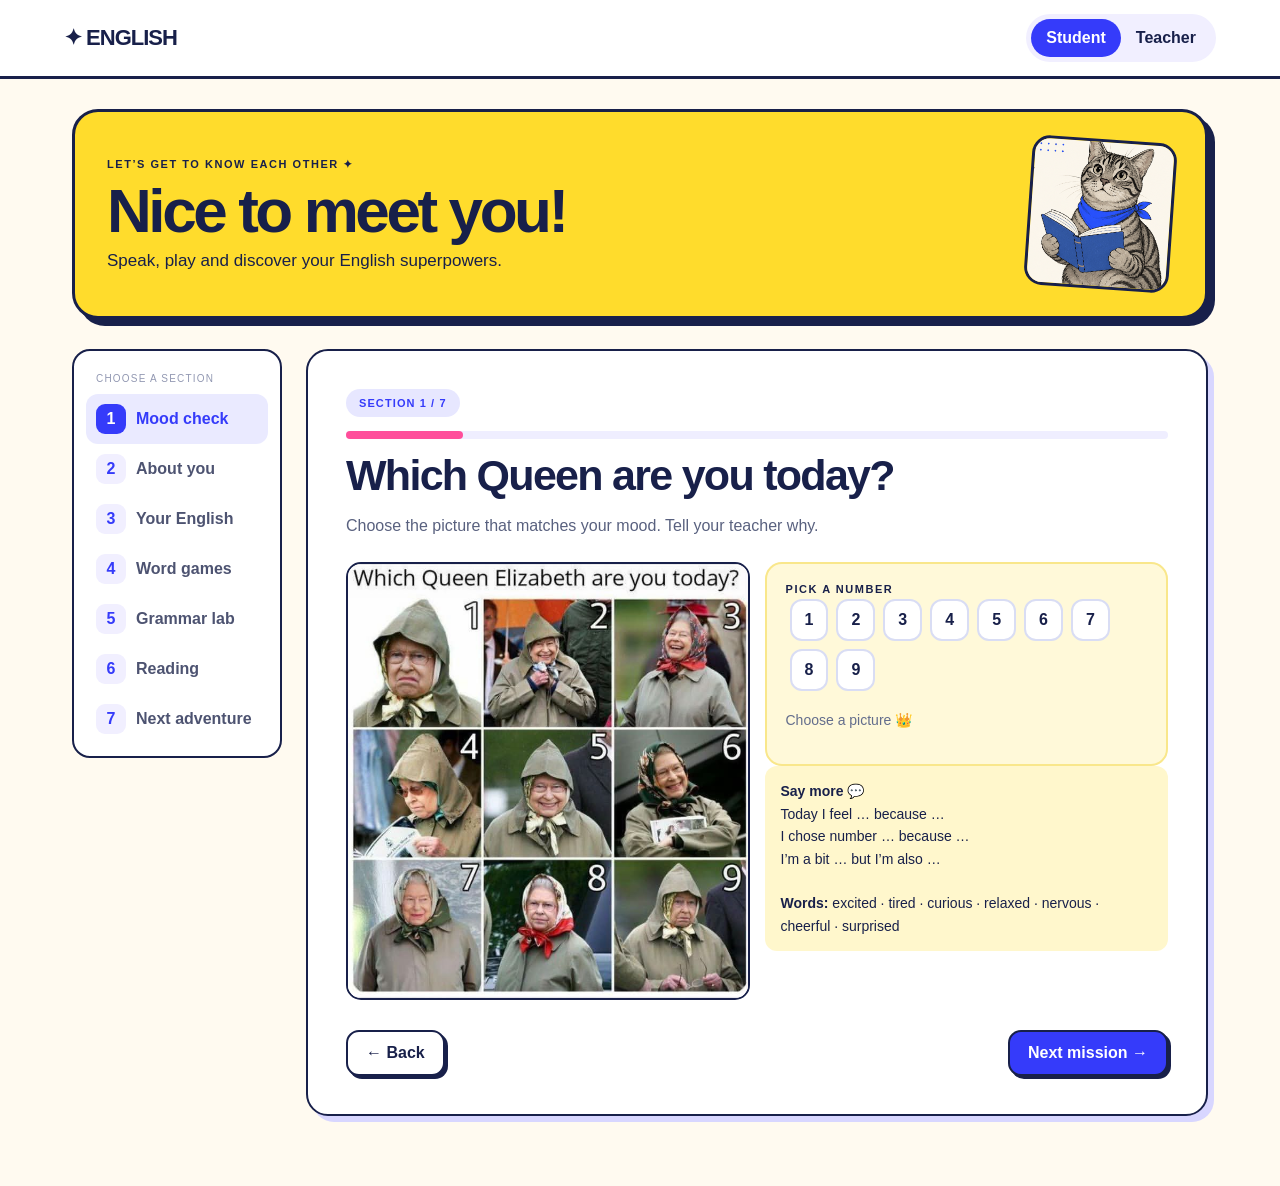
==== intro.html @ 1e0f1cc3 "Build English World 4 Unit 4 with interactive lessons, games and verified audio" ====
<!doctype html><html lang="en"><head><meta charset="utf-8"><meta name="viewport" content="width=device-width,initial-scale=1"><title>English</title><style>
:root{--blue:#353bfa;--pink:#ff4e9a;--yellow:#ffdc2c;--ink:#18204a;--cream:#fffaf0}*{box-sizing:border-box}body{margin:0;background:var(--cream);color:var(--ink);font-family:Arial,sans-serif}button,textarea{font:inherit}button{cursor:pointer}button:focus-visible{outline:4px solid #fd9b21;outline-offset:2px}.head{background:white;border-bottom:3px solid var(--ink);display:flex;justify-content:space-between;align-items:center;padding:14px 5%;gap:15px}.logo{font-size:22px;font-weight:900;letter-spacing:-1px}.logo i{font-style:normal;color:var(--blue)}.mode{background:#f1efff;padding:5px;border-radius:30px;display:flex}.mode button{border:0;background:transparent;padding:10px 15px;border-radius:25px;font-weight:800;color:var(--ink)}.mode button.active{background:var(--blue);color:white}.wrap{max-width:1180px;margin:auto;padding:30px 22px 70px}.hero{background:var(--yellow);border:3px solid var(--ink);border-radius:26px;box-shadow:7px 7px 0 var(--ink);display:flex;align-items:center;justify-content:space-between;padding:27px 32px;overflow:hidden;min-height:195px}.hero h1{font-size:clamp(34px,5vw,62px);line-height:1;margin:9px 0;letter-spacing:-.055em}.hero p{margin:0;font-size:17px}.eyebrow{font-size:11px;font-weight:900;text-transform:uppercase;letter-spacing:.14em}.hero img{width:145px;height:150px;object-fit:cover;object-position:center 19%;border-radius:18px;border:3px solid var(--ink);transform:rotate(4deg)}.layout{display:grid;grid-template-columns:210px 1fr;gap:24px;margin-top:30px;align-items:start}.nav{position:sticky;top:16px;background:white;border:2px solid var(--ink);border-radius:18px;padding:12px}.nav button{width:100%;display:flex;text-align:left;gap:10px;align-items:center;border:0;background:transparent;padding:10px;border-radius:12px;font-weight:800;color:#4d5371}.nav button .num{display:grid;place-items:center;width:30px;height:30px;background:#f1efff;border-radius:9px;color:var(--blue);flex:none}.nav button.active{background:#eaeaff;color:var(--blue)}.nav button.active .num{background:var(--blue);color:white}.panel{min-width:0;background:white;border:2px solid var(--ink);border-radius:22px;padding:clamp(20px,3.5vw,38px);box-shadow:6px 6px 0 #d8d6ff}.chip{display:inline-block;padding:8px 13px;background:#e7e7ff;border-radius:20px;color:var(--blue);font-size:11px;font-weight:900;letter-spacing:.1em}.panel h2{font-size:clamp(29px,4vw,43px);line-height:1.05;letter-spacing:-.04em;margin:14px 0}.intro{color:#59617f;font-size:16px;line-height:1.55;margin-bottom:23px}.grid{display:grid;grid-template-columns:repeat(2,minmax(0,1fr));gap:15px}.card{background:#f7f6ff;border:2px solid #e9e7ff;border-radius:17px;padding:19px;margin:13px 0}.grid .card{margin:0}.card.yellow{background:#fff9d9;border-color:#f9e78b}.card.pink{background:#fff0f6;border-color:#ffd4e6}.card.blue{background:#eef5ff;border-color:#c9dcff}.card h3{font-size:19px;margin:7px 0 12px}.card p{line-height:1.6}.small{color:#636d8c;font-size:14px;line-height:1.55}.prompt{font-size:18px;font-weight:800;line-height:1.4}.pill{border:2px solid #d9ddf4;background:white;border-radius:12px;padding:10px 13px;margin:4px;color:var(--ink);font-weight:700}.pill:hover,.pill.selected{border-color:var(--blue);background:#e9e9ff}.pill.correct,.pill.matched{background:#dcf7dc;border-color:#61b878}.pill.wrong{background:#ffebeb;border-color:#e77777}.feedback{min-height:20px;color:#365a49;font-weight:700;font-size:14px}.queen{width:100%;max-width:450px;display:block;border:2px solid var(--ink);border-radius:15px}.teacher{background:#e6f7ec;border:2px solid #a6dbb6;padding:18px;border-radius:16px;margin:18px 0}.teacher h4{margin:0;color:#228052;font-size:12px;letter-spacing:.1em}.teacher blockquote{margin:12px 0;background:white;border-left:4px solid #45b775;padding:13px;line-height:1.5}.teacher p{font-size:14px;line-height:1.6}.actions{display:flex;justify-content:space-between;gap:10px;margin-top:30px}.btn{border:2px solid var(--ink);border-radius:13px;padding:12px 18px;background:var(--blue);color:white;font-weight:900;box-shadow:3px 3px 0 var(--ink)}.btn.secondary{background:white;color:var(--ink)}.wordgrid{display:grid;grid-template-columns:1fr 1fr;gap:12px}.wordgrid>div{background:#f7f6ff;border-radius:14px;padding:10px}.wordgrid button{display:block;width:100%;text-align:left;margin:7px 0}.story{font-size:17px;line-height:1.75}.support{background:#fff7cc;padding:14px 16px;border-radius:12px;font-size:14px;line-height:1.6}.navtitle{font-size:10px;letter-spacing:.12em;color:#9298b2;padding:10px}.progress{height:8px;background:#efeeff;border-radius:8px;margin:14px 0}.progress span{display:block;height:100%;background:var(--pink);border-radius:8px}textarea{width:100%;border:2px solid #dddff0;border-radius:10px;padding:12px;resize:vertical}.reveal{background:#fff;border:0;color:var(--blue);font-weight:800;text-decoration:underline;padding:0}.hidden{display:none}.question{font-weight:800;line-height:1.4}.match-status{min-height:25px}.quote{font-size:14px;color:#626c8a}.picture{font-size:38px;display:flex;align-items:center;justify-content:center;width:72px;height:72px;border:2px solid var(--ink);border-radius:19px;margin-bottom:12px;background:#ffdc2c}.card:nth-child(2n) .picture{background:#ffcbe1}.card:nth-child(3n) .picture{background:#c8e5ff}.test-card{border:2px solid #e5e5fb;border-radius:16px;padding:16px;margin:14px 0}.test-card strong{display:block;font-size:17px;line-height:1.4}.typing{max-width:310px;padding:11px;border:2px solid #ced3ef;border-radius:10px}.order-zone{min-height:48px;background:white;border:2px dashed #c5c8ef;border-radius:12px;padding:6px;margin:10px 0}.answertext{font-size:15px;line-height:1.55;color:#545d7b}.visual-strip{display:flex;gap:10px;flex-wrap:wrap;margin:10px 0 22px}.visual-strip span{background:#eef5ff;border:2px solid #d7e5ff;padding:11px;border-radius:14px;font-size:23px}.subhead{font-size:24px;margin:30px 0 7px}.smallbtn{padding:9px 14px}.selected[aria-pressed="true"]{box-shadow:inset 0 0 0 2px var(--blue)}@media(max-width:760px){.head{padding:12px 15px}.logo{font-size:18px}.mode button{padding:8px}.wrap{padding:19px 15px 50px}.hero{min-height:150px;padding:20px}.hero img{width:85px;height:100px}.hero h1{font-size:35px}.hero p{font-size:14px}.layout{display:block}.nav{position:static;display:flex;overflow:auto;margin-bottom:18px;padding:8px;gap:4px}.navtitle{display:none}.nav button{min-width:140px}.grid{grid-template-columns:1fr}.panel{padding:20px}.wordgrid{gap:6px}.wordgrid button{font-size:13px}.queen{max-width:100%}}
</style></head><body><header class="head"><div class="logo">✦ ENGLISH</div><div class="mode"><button id="student" class="active" onclick="setMode(false)">Student</button><button id="teacher" onclick="setMode(true)">Teacher</button></div></header><main class="wrap"><div class="hero"><div><div class="eyebrow">Let’s get to know each other ✦</div><h1>Nice to meet you!</h1><p>Speak, play and discover your English superpowers.</p></div><img src="keks.png" alt="Keks the tabby cat reading a book"></div><div class="layout"><aside class="nav"><div class="navtitle">CHOOSE A SECTION</div><div id="nav"></div></aside><section class="panel"><div id="content"></div><div class="actions"><button class="btn secondary" onclick="go(-1)">← Back</button><button class="btn" onclick="go(1)">Next mission →</button></div></section></div></main><script>
const choice=(question,options,answer,explain)=>`<div class="card"><p class="question">${question}</p><div class="quiz" data-answer="${answer}" data-explain="${explain}">${options.map(o=>`<button class="pill" data-v="${o}">${o}</button>`).join('')}<p class="feedback" aria-live="polite"></p></div></div>`;
const sections=[
{nav:'Mood check',title:'Which Queen are you today?',intro:'Choose the picture that matches your mood. Tell your teacher why.',body:`<div class="grid"><div><img class="queen" src="queen.jpeg" alt="Nine numbered pictures of Queen Elizabeth II showing different moods"></div><div><div class="card yellow"><div class="eyebrow">Pick a number</div><div id="moods">${Array.from({length:9},(_,i)=>`<button class="pill" onclick="mood(this,${i+1})">${i+1}</button>`).join('')}</div><p id="moodlabel" class="small">Choose a picture 👑</p></div><div class="support"><b>Say more 💬</b><br>Today I feel … because …<br>I chose number … because …<br>I’m a bit … but I’m also …<br><br><b>Words:</b> excited · tired · curious · relaxed · nervous · cheerful · surprised</div></div></div>`,guide:`<blockquote>“Hello! It’s lovely to meet you. Which Queen are you today? Why did you choose that picture?”</blockquote><p>Model an answer first. Ask: “What happened today?” or “What makes you feel like that?” Notice confidence and spontaneous vocabulary.</p>`},
{nav:'About you',title:'Let’s get to know you',intro:'Pick a card, choose a question and tell your teacher about you. Ask a question back!',body:`<div class="visual-strip" aria-hidden="true"><span>🎮</span><span>⚽</span><span>🎨</span><span>🎵</span><span>📚</span><span>🌍</span></div><div class="grid">${[['👋','Meet you','What do you like to be called? How would your friends describe you?','You can say: My name is … / Please call me … / I’m …, … and … / My friends say I’m …','curious · friendly · creative · active · funny · calm'],['🎮','Your free time','What do you like doing after school? What do you do at weekends?','I’m really into … / I usually … / I started … when I was … / I enjoy it because …','playing games · doing sport · drawing · reading · making videos · music'],['⭐','Favourites','What is your favourite game, book, film or place? Why?','My favourite … is … / I like it because … / My favourite character is … / I recommend it because …','exciting · funny · relaxing · challenging · interesting'],['🏫','School life','What subjects do you enjoy? What are you good at?','I enjoy … because … / I’m good at … / I find … easy / difficult.','science · history · art · maths · languages · PE'],['👥','Friends & family','What do you enjoy doing with your friends or family?','We usually … together. / At weekends we … / I like … because …','play · chat · travel · cook · watch films · go for a walk'],['🌍','Dreams & plans','What would you like to try or learn? Where would you like to go?','I’d like to … / I want to … because … / One day I hope to …','travel · learn a skill · visit a place · make a game · try a new sport']].map(([emoji,title,q,a,w],i)=>`<div class="card ${i%2?'pink':'blue'}"><div class="picture" aria-hidden="true">${emoji}</div><div class="eyebrow">PICK A TOPIC</div><h3>${title}</h3><p class="prompt">${q}</p><details open><summary class="reveal">💬 Speaking help</summary><p class="support">${a}<br><br><b>Word bank:</b> ${w}<br><br><b>Ask back:</b> What about you? / What do you enjoy? / Why?</p></details></div>`).join('')}</div><div class="card yellow"><b>Level up!</b> Can you give an example? When did you start? Why do you like it? What about your teacher?</div>`,guide:`<blockquote>“Choose a picture or a topic. Tell me a little about yourself. Can you give me an example? What about me — would you like to ask a question?”</blockquote><p>Pick 2–3 cards rather than rushing through all six. Let the learner try independently before pointing to the sentence starters. Notice fluency, vocabulary, pronunciation and question formation.</p>`},
{nav:'Your English',title:'Your English: the fun quiz!',intro:'Choose an answer for each question. There are no wrong answers — tell your teacher why!',body:`<div class="card yellow"><div class="picture">🧭</div><b>How to play:</b> Tap one answer per question. Explain your choice. You can choose a different answer later!</div>${[['🎬','1. English becomes a superpower! What do you use it for?',['Understanding videos','Talking to people','Playing games','Travelling anywhere'], 'I’d choose … because … / I want to …'],['🎮','2. Your ideal lesson begins. What happens first?',['A game or a challenge','A funny conversation','A story or a video','A puzzle to solve'], 'I enjoy … because … / My ideal lesson starts with …'],['🕵️','3. You find a mysterious English word. What do you do?',['Guess from the context','Ask a question','Look it up','Try it in a sentence'], 'I usually … / I think … is helpful because …'],['🚀','4. Choose your English mission for the next year.',['Speak more confidently','Get an excellent grade (5) in English','Keep up in English lessons','Understand videos','Learn useful words'], 'I want to … / I want to get a 5 in English. / I want to keep up in class because …'],['🧩','5. A task feels difficult. What helps you most?',['An example','A little thinking time','A clue or a picture','Working it out together'], 'It helps when … / I’d like my teacher to …'],['🎭','6. What would you add to your dream lesson?',['Games and quizzes','Projects and videos','Stories and role-play','A surprise topic'], 'I’d add … because … / I’d also like …']].map(([icon,q,opts,help])=>`<div class="test-card"><strong>${icon} ${q}</strong><div class="personal-quiz">${opts.map(o=>`<button class="pill personal-option" aria-pressed="false">${o}</button>`).join('')}</div><p class="support">💬 ${help}</p></div>`).join('')}<div class="card blue"><h3>One more thing…</h3><p class="prompt">What English lessons have you had before? What did you like? What would you change?</p><p class="support">Before, I … / I liked … because … / I found … difficult. / Next time, I’d like …</p></div>`,guide:`<blockquote>“Let’s find out how you like learning! Choose the answer that sounds most like you. There are no wrong answers. Why did you choose that?”</blockquote><p>Each question is a conversation starter, not a scored personality test. Ask about previous lessons, English goals and what support the learner likes. Accept answers beyond the choices.</p>`},
{nav:'Word games',title:'Vocabulary challenge',intro:'Explore different topics. Choose the best answer, match the pairs and use the words to talk about yourself.',body:`<div class="visual-strip" aria-hidden="true"><span>🏫</span><span>😄</span><span>🚀</span><span>🗺️</span><span>🤝</span><span>🎨</span></div><div class="eyebrow">⚡ GAME 1 · CHOOSE THE MEANING</div><p class="small">Try without help. You can try again if you need to.</p>${[
['1. What does “curious” mean?',['любознательный','усталый','сердитый'],'любознательный','Curious means wanting to learn or know more.'],
['2. What is an “opportunity”?',['возможность','расписание','путешествие'],'возможность','An opportunity is a chance to do something.'],
['3. What does “achieve” mean?',['достигать','забывать','спорить'],'достигать','Achieve means succeed in doing something.'],
['4. Choose the word for «улучшать».',['improve','invite','imagine'],'improve','Improve means make something better.'],
['5. Choose the word for «уверенный».',['confident','careful','nervous'],'confident','Confident means sure of yourself.'],
['6. “I get on well with my classmates.”',['Я хорошо лажу с одноклассниками','Я опаздываю в школу','Я соревнуюсь с одноклассниками'],'Я хорошо лажу с одноклассниками','It means having a good relationship.'],
['7. A “challenge” is …',['сложная задача','праздник','обычный день'],'сложная задача','A challenge is something difficult that tests your ability.'],
['8. To “explore” is to …',['исследовать','объяснять','приглашать'],'исследовать','Explore means discover or learn about a place or subject.'],
['9. “I’m looking forward to the trip.”',['Я с нетерпением жду поездки','Я опаздываю в поездку','Я забыл о поездке'],'Я с нетерпением жду поездки','Look forward to means wait for something with pleasure.'],
['10. “Instead of” means …',['вместо','несмотря на','вместе с'],'вместо','Instead of introduces an alternative.'],
['11. A “journey” is …',['путешествие','победа','приглашение'],'путешествие','A journey is travelling from one place to another.'],
['12. “Borrow” means …',['взять взаймы','дать взаймы','купить'],'взять взаймы','You borrow something from another person.'],
['13. “Ancient” means …',['древний','современный','будущий'],'древний','Ancient means from a very long time ago.'],
['14. A “clue” helps you …',['solve a mystery','make a sandwich','catch a bus'],'solve a mystery','A clue is a piece of information that helps solve a problem.'],
['15. “Crowded” describes a place with …',['a lot of people','no people','lots of trees'],'a lot of people','Crowded means full of people.'],
['16. “Proud” means …',['гордый','грустный','испуганный'],'гордый','Proud means pleased about an achievement.'],
['17. Choose the best word: “I want to ___ a new skill.”',['learn','teach','forget'],'learn','You learn a skill; you teach someone a skill.'],
['18. “I can’t wait!” means …',['I’m very excited!','I’m very tired.','I don’t like it.'],'I’m very excited!','It can mean you are excited about something coming soon.']].map(q=>choice(...q)).join('')}
<div class="card blue"><div class="eyebrow">⚡ GAME 2 · TRUE OR FALSE</div><h3>Верно или неверно?</h3><p class="small">Read an English word and its Russian translation. Decide if the translation is correct. Ten quick rounds!</p><div id="tfGame" class="quick-game"></div></div><div class="card pink"><div class="eyebrow">🎯 GAME 3 · PICK THE TRANSLATION</div><h3>Выбери перевод</h3><p class="small">Choose the correct Russian meaning. Ten words, one at a time!</p><div id="pickGame" class="quick-game"></div></div><div class="card yellow"><div class="eyebrow">🧩 GAME 4 · MATCH THE PAIRS</div><p class="small">Tap an English word, then tap its Russian meaning.</p><div class="wordgrid"><div>${[['challenge','challenge'],['improve','improve'],['explore','explore'],['confident','confident'],['borrow','borrow'],['curious','curious']].map(([t,id])=>`<button class="pill match" data-side="en" data-id="${id}">${t}</button>`).join('')}</div><div>${[['любознательный','curious'],['исследовать','explore'],['уверенный','confident'],['взять взаймы','borrow'],['улучшать','improve'],['сложная задача','challenge']].map(([t,id])=>`<button class="pill match" data-side="ru" data-id="${id}">${t}</button>`).join('')}</div></div><p id="matchStatus" class="feedback match-status" aria-live="polite">0 / 6 pairs</p><button class="reveal" onclick="resetMatch()">Play again ↻</button></div><div class="card pink"><h3>🎤 Make the words yours</h3><p>What skill would you like to improve? Tell me about a challenge or a place you want to explore.</p><p class="support">I’d like to improve … because … / One challenge was … / I’d like to explore … / I’m curious about …</p></div>`,guide:`<blockquote>“Choose the best meaning. What helped you work it out? Can you use the word in a sentence? Now match the pairs.”</blockquote><p><b>Keys:</b> 1 любознательный; 2 возможность; 3 достигать; 4 improve; 5 confident; 6 хорошо лажу; 7 сложная задача; 8 исследовать; 9 с нетерпением жду; 10 вместо; 11 путешествие; 12 взять взаймы; 13 древний; 14 solve a mystery; 15 a lot of people; 16 гордый; 17 learn; 18 I’m very excited. Matching: challenge — сложная задача; improve — улучшать; explore — исследовать; confident — уверенный; borrow — взять взаймы; curious — любознательный.</p><p>Use this as an item bank: select about 8–10 items in a 60-minute lesson and return to the rest later. Record recognition and active use separately.</p>`},
{nav:'Grammar lab',title:'Grammar lab: 3 challenges',intro:'Three different games, seven questions each. Choose, complete and build sentences!',body:`<div class="card yellow"><div class="eyebrow">🧠 CHALLENGE 1 · CHOOSE</div><p class="small">Choose the best answer.</p></div>${[
['1. My brother usually ___ to school by bus.',['goes','is going','went'],'goes','A routine: Present Simple.'],
['2. Look! The dog ___ in the garden.',['runs','is running','ran'],'is running','Happening now: Present Continuous.'],
['3. We ___ a museum last Saturday.',['visit','visited','are visiting'],'visited','A finished past event: Past Simple.'],
['4. At 7 p.m. yesterday, I ___ a book.',['read','was reading','will read'],'was reading','An action in progress at a past time: Past Continuous.'],
['5. I think it ___ sunny tomorrow.',['will be','was','is being yesterday'],'will be','A future prediction: Future Simple.'],
['6. She ___ play football on Mondays.',['doesn’t','isn’t','didn’t usually'],'doesn’t','Present Simple negative with she.'],
['7. ___ you watching a film right now?',['Are','Do','Did'],'Are','Present Continuous question: Are you …?']].map(q=>choice(...q)).join('')}
<div class="card blue"><div class="eyebrow">✍️ CHALLENGE 2 · COMPLETE</div><p class="small">Type the correct form of the verb in brackets. Check each answer.</p></div>${[
['1. He often ___ English videos. (watch)','watches'],['2. Listen! They ___ a song. (sing)','are singing'],['3. Yesterday we ___ pizza. (eat)','ate'],['4. At 5 p.m. yesterday, she ___ a game. (play)','was playing'],['5. I think I ___ my friend tomorrow. (see)','will see'],['6. She ___ like spiders. (not / do)','does not|doesn’t|doesn\'t'],['7. ___ you go to the cinema last week? (do)','did']].map((q,i)=>`<div class="card"><p class="question">${q[0]}</p><div class="fill" data-answer="${q[1]}"><label><span class="small">Your answer </span><input class="typing" type="text" autocomplete="off" aria-label="Answer to sentence ${i+1}"></label> <button class="pill fill-check">Check</button><p class="feedback" aria-live="polite"></p></div></div>`).join('')}
<div class="card pink"><div class="eyebrow">🧩 CHALLENGE 3 · BUILD THE SENTENCE</div><p class="small">Tap the words in the correct order, then check. Tap a selected word to remove it.</p></div>${[
['1. A daily routine',['plays','She','tennis','every','Saturday'],['She','plays','tennis','every','Saturday']],
['2. Right now',['is','He','a','reading','book'],['He','is','reading','a','book']],
['3. A past event',['a','We','museum','visited','yesterday'],['We','visited','a','museum','yesterday']],
['4. At that moment',['were','They','playing','football'],['They','were','playing','football']],
['5. A prediction',['will','I','learn','English'],['I','will','learn','English']],
['6. A question',['you','Do','like','music'],['Do','you','like','music']],
['7. A negative',['not','He','watching','is','TV'],['He','is','not','watching','TV']]].map(([q,words,answer])=>`<div class="card order" data-answer="${answer.join(' ')}"><p class="question">${q}</p><div class="order-zone" aria-label="Your sentence"></div><div class="word-bank">${words.map(w=>`<button class="pill tile">${w}</button>`).join('')}</div><button class="pill order-check">Check</button><button class="reveal order-reset">Reset ↻</button><p class="feedback" aria-live="polite"></p></div>`).join('')}
<div class="support"><b>Speaking bonus:</b> I usually … / Right now I’m … / Yesterday I … / At 7 p.m. I was … / Tomorrow I think I’ll …</div>`,guide:`<blockquote>“Let’s try three short grammar challenges. Choose an answer, complete the verb, then build a sentence. What helped you decide?”</blockquote><p><b>Challenge 1:</b> goes; is running; visited; was reading; will be; doesn’t; Are.<br><b>Challenge 2:</b> watches; are singing; ate; was playing; will see; doesn’t / does not; Did.<br><b>Challenge 3:</b> She plays tennis every Saturday. / He is reading a book. / We visited a museum yesterday. / They were playing football. / I will learn English. / Do you like music? / He is not watching TV.</p><p>Use these 21 items flexibly: select a few from each game in the first lesson. Ask the learner to make a true sentence; note independent production. Limit this lesson to Simple and Continuous forms.</p>`},
{nav:'Reading',title:'The museum mix-up',intro:'A boy, a museum and one very confusing English sign. Read the story and solve the quiz!',body:`<div class="card blue"><div class="eyebrow">🔮 BEFORE YOU READ · WARM-UP</div><h3>Guess the museum mystery!</h3><p class="small">Look at these clues: 🦖 🏛️ 🔊 👑. What do you think will happen? Choose your prediction.</p><div class="personal-quiz"><button class="pill personal-option" aria-pressed="false">A dinosaur comes to life!</button><button class="pill personal-option" aria-pressed="false">A boy misunderstands an English sign.</button><button class="pill personal-option" aria-pressed="false">A king loses his crown.</button></div><p class="support">💬 I think … because … / Maybe … / I predict …</p><p class="small"><b>Find the words:</b> 🦴 skeleton · 🪧 sign · 🔊 speaker. Which one might surprise Leo?</p></div><div class="card yellow"><div class="eyebrow">📖 A FUNNY STORY</div><h3>Leo and the mysterious sign 🏛️</h3><div class="story"><p>Last Saturday, Leo visited a museum with his sister Anna. He loved dinosaurs, but many signs were in English.</p><p>He saw a huge dinosaur skeleton and a sign: <b>“Please do not touch the exhibits.”</b> Leo didn’t know the word “exhibits”. “Are exhibits a special kind of dinosaur?” he whispered.</p><p>Anna laughed. “No! Exhibits are things we see in museums. Don’t touch them!” Leo smiled. “I just wanted to shake the dinosaur’s hand!”</p><p>In the next room, a picture of a king hung on the wall. Suddenly, a voice said, “Hello! Welcome to the museum!” Leo jumped. “The king is talking!”</p><p>Anna pointed to a speaker. It was an audio guide! “His English is excellent,” Leo said. “But why does the king have an American accent?”</p><p>Leo bought a dinosaur postcard. On the way home, he made a rule: “When you don’t understand a sign, ask someone. And never try to shake hands with a dinosaur!”</p></div><p class="small"><b>Word help:</b> skeleton — скелет · exhibits — экспонаты · sign — табличка · speaker — динамик · audio guide — аудиогид · shake hands — пожать руки</p></div><div class="eyebrow">🔎 READING CHECK</div>${[
['1. Who went to the museum with Leo?',['His sister Anna','His teacher','His friend'],'His sister Anna','Anna is Leo’s older sister.'],
['2. What did Leo think “exhibits” might be?',['A kind of dinosaur','A new museum','A funny king'],'A kind of dinosaur','He asked if exhibits were a special kind of dinosaur.'],
['3. What did Leo want to do?',['Shake the dinosaur’s hand','Take the skeleton home','Touch the king’s picture'],'Shake the dinosaur’s hand','He said he wanted to shake the dinosaur’s hand.'],
['4. Where did the loud voice come from?',['A speaker','The king in the picture','A dinosaur'],'A speaker','It came from a speaker in the audio guide.'],
['5. What did Leo buy?',['A dinosaur postcard','An audio guide','A toy king'],'A dinosaur postcard','He bought a postcard at the end of the visit.'],
['6. What did Leo decide to do when he didn’t understand?',['Ask someone','Touch the exhibit','Leave the museum'],'Ask someone','Leo’s new rule was to ask someone.']].map(q=>choice(...q)).join('')}
<div class="grid"><div class="card blue"><h3>💬 Talk about it</h3><p class="prompt">Why was Leo surprised? Which moment was funniest?</p><p class="support">He was surprised because … / I think … was funny because … / My favourite part was …</p></div><div class="card pink"><h3>🎨 Your turn</h3><p class="prompt">What would you like to see in a museum? What would you say to the dinosaur?</p><p class="support">I’d like to see … because … / I would say, “…” / If I were there, I’d …</p></div></div><div class="card yellow"><h3>✨ Retell the story</h3><p>Put these events in order: <b>Leo hears a voice · Leo sees a dinosaur · Leo buys a postcard · Anna explains a word.</b></p><p class="support">First, … / Then, … / After that, … / Finally, …</p></div>`,guide:`<blockquote>“First, read the story. What confused Leo? Now find the answers in the text. Which part did you find funny?”</blockquote><p><b>Reading keys:</b> 1 his sister Anna; 2 a kind of dinosaur; 3 shake its hand; 4 a speaker; 5 a dinosaur postcard; 6 ask someone. <b>Sequence:</b> sees dinosaur → Anna explains → hears voice → buys postcard. Ask for evidence and listen to a short passage read aloud. Open answers vary.</p><p>For a 60-minute first lesson, read aloud or silently and choose 3–4 comprehension questions; leave the rest for follow-up.</p>`},
{nav:'Next adventure',title:'Your next chapter',intro:'Think about today and choose what you would like to explore next.',body:`<div class="grid"><div class="card yellow"><h3>⭐ My favourite part</h3><p class="prompt">What did you enjoy most today?</p><p class="support">I enjoyed … because …</p></div><div class="card pink"><h3>🎯 My goal</h3><p class="prompt">What would you like to improve?</p><p class="support">I’d like to get better at …</p></div><div class="card blue"><h3>🚀 Next time</h3><p class="prompt">What topics, games or stories would you like next time?</p><p class="support">Next time, I’d like to …</p></div><div class="card"><h3>❓ Your turn</h3><p class="prompt">What would you like to ask your teacher?</p><p class="support">What is your favourite …? / Do you like …?</p></div></div><div class="card yellow"><h3>High five! ✋</h3><p>You shared your ideas, played with words and solved a mystery. Great work!</p></div>`,guide:`<blockquote>“What did you enjoy most? What would you like us to practise next time? Do you have a question for me?”</blockquote><p>Give one specific strength and agree on one achievable next step. Record speaking, listening, reading, vocabulary, grammar and learner preferences. This is an initial snapshot, not a formal CEFR assessment.</p><textarea rows="4" id="notes" placeholder="Teacher notes on this device…" aria-label="Teacher notes"></textarea><p class="small">Notes stay in this browser on this device.</p>`}
];const quickData={tf:[['curious','любознательный',true],['ancient','современный',false],['borrow','взять взаймы',true],['crowded','пустой',false],['improve','улучшать',true],['journey','победа',false],['proud','гордый',true],['explore','забывать',false],['challenge','сложная задача',true],['confident','испуганный',false]],pick:[['achieve',['достигать','избегать','помнить'],0],['opportunity',['ошибка','возможность','привычка'],1],['ancient',['древний','шумный','новый'],0],['borrow',['продать','подарить','взять взаймы'],2],['crowded',['пустой','многолюдный','тихий'],1],['improve',['улучшать','сравнивать','отменять'],0],['journey',['соревнование','путешествие','задание'],1],['proud',['скучающий','сердитый','гордый'],2],['explore',['исследовать','приглашать','обещать'],0],['confident',['нерешительный','уверенный','удивлённый'],1]]};const quickState={tf:{index:0,score:0,answered:false},pick:{index:0,score:0,answered:false}};function drawQuick(type){const el=document.getElementById(type==='tf'?'tfGame':'pickGame');if(!el)return;const st=quickState[type],items=quickData[type];if(st.index>=items.length){el.innerHTML='<h3>🏆 Finished! '+st.score+' / 10</h3><button class="btn" onclick="restartQuick(\''+type+'\')">Play again ↻</button>';return}const item=items[st.index];const opts=type==='tf'?['✓ True','✕ False']:item[1];el.innerHTML='<p class="small">Round '+(st.index+1)+' / 10 · Score '+st.score+'</p><div class="progress"><span style="width:'+((st.index)/10*100)+'%"></span></div><p class="prompt">'+item[0]+(type==='tf'?' — '+item[1]:'')+'</p><div>'+opts.map((o,i)=>'<button class="pill" onclick="answerQuick(\''+type+'\','+i+')">'+o+'</button>').join('')+'</div><p class="feedback" aria-live="polite"></p><div class="quick-next"></div>'}function answerQuick(type,i){const st=quickState[type];if(st.answered)return;st.answered=true;const item=quickData[type][st.index],correct=type==='tf'?(i===0)===item[2]:i===item[2];if(correct)st.score++;const el=document.getElementById(type==='tf'?'tfGame':'pickGame');const buttons=el.querySelectorAll('.pill');buttons.forEach((b,j)=>{b.disabled=true;if(type==='tf'?((j===0)===item[2]):j===item[2])b.classList.add('correct');else if(j===i&&!correct)b.classList.add('wrong')});el.querySelector('.feedback').textContent=correct?'✓ Correct!':'Not quite — look at the correct answer.';el.querySelector('.quick-next').innerHTML='<button class="btn smallbtn" onclick="nextQuick(\''+type+'\')">Next word →</button>'}function nextQuick(type){quickState[type].index++;quickState[type].answered=false;drawQuick(type)}function restartQuick(type){quickState[type]={index:0,score:0,answered:false};drawQuick(type)}
let current=0,teacher=false,matchPick=null,matched=0;function setMode(value){teacher=value;document.querySelector('#student').classList.toggle('active',!value);document.querySelector('#teacher').classList.toggle('active',value);render()}function go(n){current=Math.max(0,Math.min(sections.length-1,current+n));render();window.scrollTo({top:0,behavior:'smooth'})}function render(){matchPick=null;matched=0;let s=sections[current];document.querySelector('#nav').innerHTML=sections.map((x,i)=>`<button class="${i===current?'active':''}" onclick="current=${i};render()"><span class="num">${i+1}</span>${x.nav}</button>`).join('');document.querySelector('#content').innerHTML=`<span class="chip">SECTION ${current+1} / ${sections.length}</span><div class="progress"><span style="width:${(current+1)/sections.length*100}%"></span></div><h2>${s.title}</h2><p class="intro">${s.intro}</p>${teacher?`<div class="teacher"><h4>✦ TEACHER'S GUIDE</h4>${s.guide}</div>`:''}${s.body}`;drawQuick('tf');drawQuick('pick');document.querySelectorAll('.quiz').forEach(q=>q.addEventListener('click',e=>{let b=e.target.closest('button');if(!b)return;let correct=b.dataset.v===q.dataset.answer;q.querySelectorAll('button').forEach(x=>x.classList.remove('correct','wrong'));b.classList.add(correct?'correct':'wrong');q.querySelector('.feedback').textContent=correct?'✓ Correct! '+q.dataset.explain:'Try again — you can do it!'}));document.querySelectorAll('.match').forEach(b=>b.addEventListener('click',()=>match(b)));document.querySelectorAll('.personal-quiz').forEach(g=>g.addEventListener('click',e=>{const b=e.target.closest('.personal-option');if(!b)return;g.querySelectorAll('button').forEach(x=>{x.classList.remove('selected');x.setAttribute('aria-pressed','false')});b.classList.add('selected');b.setAttribute('aria-pressed','true')}));document.querySelectorAll('.fill').forEach(f=>f.querySelector('.fill-check').addEventListener('click',()=>{let x=f.querySelector('input').value.trim().toLowerCase().replace(/[’]/g,"'").replace(/\s+/g,' '), choices=f.dataset.answer.toLowerCase().replace(/[’]/g,"'").split('|');f.querySelector('.feedback').textContent=!x?'Write an answer first.':choices.includes(x)?'✓ Correct!':'Try again!'}));document.querySelectorAll('.order').forEach(o=>{let bank=o.querySelector('.word-bank'),zone=o.querySelector('.order-zone');o.querySelectorAll('.tile').forEach(t=>t.addEventListener('click',()=>{(t.parentElement===bank?zone:bank).appendChild(t);o.querySelector('.feedback').textContent=''}));o.querySelector('.order-check').addEventListener('click',()=>{let text=[...zone.querySelectorAll('.tile')].map(t=>t.textContent).join(' ');o.querySelector('.feedback').textContent=text===o.dataset.answer?'✓ Great sentence!':text?'Try a different order.':'Choose some words first.'});o.querySelector('.order-reset').addEventListener('click',()=>{[...zone.querySelectorAll('.tile')].forEach(t=>bank.appendChild(t));o.querySelector('.feedback').textContent=''})});let notes=document.getElementById('notes');if(notes){notes.value=localStorage.getItem('keks-lesson-notes')||'';notes.oninput=()=>localStorage.setItem('keks-lesson-notes',notes.value)}}function mood(b,n){document.querySelectorAll('#moods button').forEach(x=>x.classList.remove('selected'));b.classList.add('selected');document.querySelector('#moodlabel').textContent=`Number ${n}! How do you feel? Why?`}function match(b){if(b.classList.contains('matched'))return;if(!matchPick){matchPick=b;b.classList.add('selected');return}if(matchPick===b){b.classList.remove('selected');matchPick=null;return}if(matchPick.dataset.side===b.dataset.side){matchPick.classList.remove('selected');matchPick=b;b.classList.add('selected');return}if(matchPick.dataset.id===b.dataset.id){matchPick.classList.remove('selected');matchPick.classList.add('matched');b.classList.add('matched');matched++;document.querySelector('#matchStatus').textContent=matched===6?'6 / 6 pairs — amazing! ✨':`${matched} / 6 pairs — great match!`}else{matchPick.classList.remove('selected');document.querySelector('#matchStatus').textContent=`${matched} / 6 pairs — try another pair!`}matchPick=null}function resetMatch(){matched=0;matchPick=null;document.querySelectorAll('.match').forEach(b=>b.classList.remove('matched','selected'));document.querySelector('#matchStatus').textContent='0 / 6 pairs'}render();
</script></body></html>
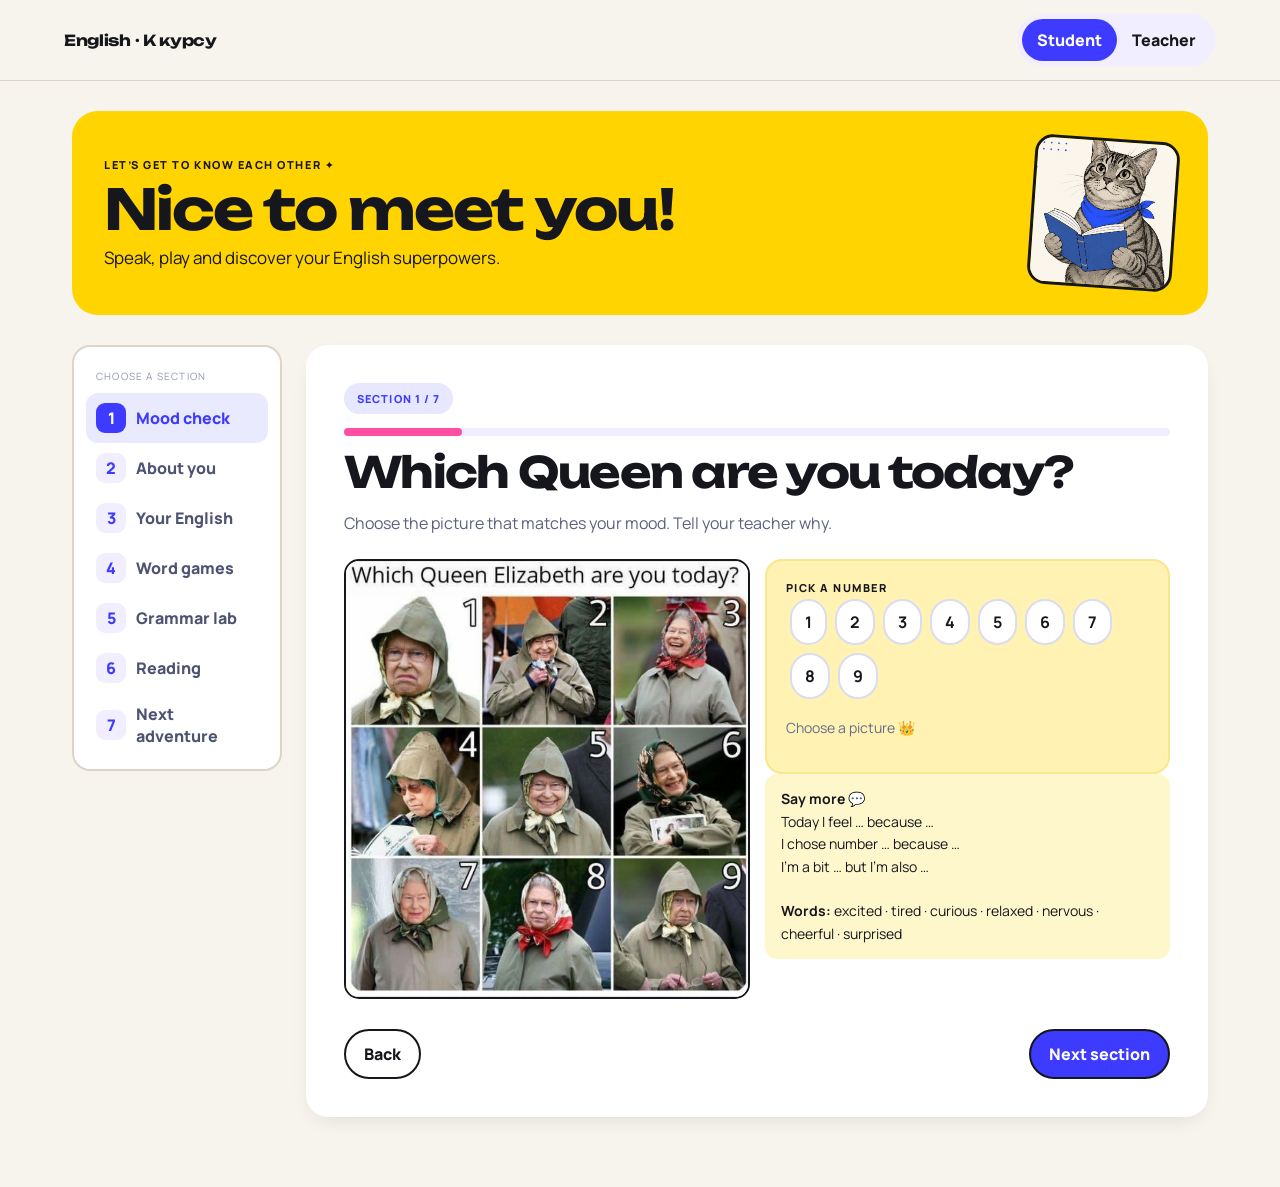
==== commit 5d5e0ef6: "Redesign English World 4 and add historical practice" ====
--- a/intro.html
+++ b/intro.html
@@ -1,6 +1,21 @@
-<!doctype html><html lang="en"><head><meta charset="utf-8"><meta name="viewport" content="width=device-width,initial-scale=1"><title>English</title><style>
-:root{--blue:#353bfa;--pink:#ff4e9a;--yellow:#ffdc2c;--ink:#18204a;--cream:#fffaf0}*{box-sizing:border-box}body{margin:0;background:var(--cream);color:var(--ink);font-family:Arial,sans-serif}button,textarea{font:inherit}button{cursor:pointer}button:focus-visible{outline:4px solid #fd9b21;outline-offset:2px}.head{background:white;border-bottom:3px solid var(--ink);display:flex;justify-content:space-between;align-items:center;padding:14px 5%;gap:15px}.logo{font-size:22px;font-weight:900;letter-spacing:-1px}.logo i{font-style:normal;color:var(--blue)}.mode{background:#f1efff;padding:5px;border-radius:30px;display:flex}.mode button{border:0;background:transparent;padding:10px 15px;border-radius:25px;font-weight:800;color:var(--ink)}.mode button.active{background:var(--blue);color:white}.wrap{max-width:1180px;margin:auto;padding:30px 22px 70px}.hero{background:var(--yellow);border:3px solid var(--ink);border-radius:26px;box-shadow:7px 7px 0 var(--ink);display:flex;align-items:center;justify-content:space-between;padding:27px 32px;overflow:hidden;min-height:195px}.hero h1{font-size:clamp(34px,5vw,62px);line-height:1;margin:9px 0;letter-spacing:-.055em}.hero p{margin:0;font-size:17px}.eyebrow{font-size:11px;font-weight:900;text-transform:uppercase;letter-spacing:.14em}.hero img{width:145px;height:150px;object-fit:cover;object-position:center 19%;border-radius:18px;border:3px solid var(--ink);transform:rotate(4deg)}.layout{display:grid;grid-template-columns:210px 1fr;gap:24px;margin-top:30px;align-items:start}.nav{position:sticky;top:16px;background:white;border:2px solid var(--ink);border-radius:18px;padding:12px}.nav button{width:100%;display:flex;text-align:left;gap:10px;align-items:center;border:0;background:transparent;padding:10px;border-radius:12px;font-weight:800;color:#4d5371}.nav button .num{display:grid;place-items:center;width:30px;height:30px;background:#f1efff;border-radius:9px;color:var(--blue);flex:none}.nav button.active{background:#eaeaff;color:var(--blue)}.nav button.active .num{background:var(--blue);color:white}.panel{min-width:0;background:white;border:2px solid var(--ink);border-radius:22px;padding:clamp(20px,3.5vw,38px);box-shadow:6px 6px 0 #d8d6ff}.chip{display:inline-block;padding:8px 13px;background:#e7e7ff;border-radius:20px;color:var(--blue);font-size:11px;font-weight:900;letter-spacing:.1em}.panel h2{font-size:clamp(29px,4vw,43px);line-height:1.05;letter-spacing:-.04em;margin:14px 0}.intro{color:#59617f;font-size:16px;line-height:1.55;margin-bottom:23px}.grid{display:grid;grid-template-columns:repeat(2,minmax(0,1fr));gap:15px}.card{background:#f7f6ff;border:2px solid #e9e7ff;border-radius:17px;padding:19px;margin:13px 0}.grid .card{margin:0}.card.yellow{background:#fff9d9;border-color:#f9e78b}.card.pink{background:#fff0f6;border-color:#ffd4e6}.card.blue{background:#eef5ff;border-color:#c9dcff}.card h3{font-size:19px;margin:7px 0 12px}.card p{line-height:1.6}.small{color:#636d8c;font-size:14px;line-height:1.55}.prompt{font-size:18px;font-weight:800;line-height:1.4}.pill{border:2px solid #d9ddf4;background:white;border-radius:12px;padding:10px 13px;margin:4px;color:var(--ink);font-weight:700}.pill:hover,.pill.selected{border-color:var(--blue);background:#e9e9ff}.pill.correct,.pill.matched{background:#dcf7dc;border-color:#61b878}.pill.wrong{background:#ffebeb;border-color:#e77777}.feedback{min-height:20px;color:#365a49;font-weight:700;font-size:14px}.queen{width:100%;max-width:450px;display:block;border:2px solid var(--ink);border-radius:15px}.teacher{background:#e6f7ec;border:2px solid #a6dbb6;padding:18px;border-radius:16px;margin:18px 0}.teacher h4{margin:0;color:#228052;font-size:12px;letter-spacing:.1em}.teacher blockquote{margin:12px 0;background:white;border-left:4px solid #45b775;padding:13px;line-height:1.5}.teacher p{font-size:14px;line-height:1.6}.actions{display:flex;justify-content:space-between;gap:10px;margin-top:30px}.btn{border:2px solid var(--ink);border-radius:13px;padding:12px 18px;background:var(--blue);color:white;font-weight:900;box-shadow:3px 3px 0 var(--ink)}.btn.secondary{background:white;color:var(--ink)}.wordgrid{display:grid;grid-template-columns:1fr 1fr;gap:12px}.wordgrid>div{background:#f7f6ff;border-radius:14px;padding:10px}.wordgrid button{display:block;width:100%;text-align:left;margin:7px 0}.story{font-size:17px;line-height:1.75}.support{background:#fff7cc;padding:14px 16px;border-radius:12px;font-size:14px;line-height:1.6}.navtitle{font-size:10px;letter-spacing:.12em;color:#9298b2;padding:10px}.progress{height:8px;background:#efeeff;border-radius:8px;margin:14px 0}.progress span{display:block;height:100%;background:var(--pink);border-radius:8px}textarea{width:100%;border:2px solid #dddff0;border-radius:10px;padding:12px;resize:vertical}.reveal{background:#fff;border:0;color:var(--blue);font-weight:800;text-decoration:underline;padding:0}.hidden{display:none}.question{font-weight:800;line-height:1.4}.match-status{min-height:25px}.quote{font-size:14px;color:#626c8a}.picture{font-size:38px;display:flex;align-items:center;justify-content:center;width:72px;height:72px;border:2px solid var(--ink);border-radius:19px;margin-bottom:12px;background:#ffdc2c}.card:nth-child(2n) .picture{background:#ffcbe1}.card:nth-child(3n) .picture{background:#c8e5ff}.test-card{border:2px solid #e5e5fb;border-radius:16px;padding:16px;margin:14px 0}.test-card strong{display:block;font-size:17px;line-height:1.4}.typing{max-width:310px;padding:11px;border:2px solid #ced3ef;border-radius:10px}.order-zone{min-height:48px;background:white;border:2px dashed #c5c8ef;border-radius:12px;padding:6px;margin:10px 0}.answertext{font-size:15px;line-height:1.55;color:#545d7b}.visual-strip{display:flex;gap:10px;flex-wrap:wrap;margin:10px 0 22px}.visual-strip span{background:#eef5ff;border:2px solid #d7e5ff;padding:11px;border-radius:14px;font-size:23px}.subhead{font-size:24px;margin:30px 0 7px}.smallbtn{padding:9px 14px}.selected[aria-pressed="true"]{box-shadow:inset 0 0 0 2px var(--blue)}@media(max-width:760px){.head{padding:12px 15px}.logo{font-size:18px}.mode button{padding:8px}.wrap{padding:19px 15px 50px}.hero{min-height:150px;padding:20px}.hero img{width:85px;height:100px}.hero h1{font-size:35px}.hero p{font-size:14px}.layout{display:block}.nav{position:static;display:flex;overflow:auto;margin-bottom:18px;padding:8px;gap:4px}.navtitle{display:none}.nav button{min-width:140px}.grid{grid-template-columns:1fr}.panel{padding:20px}.wordgrid{gap:6px}.wordgrid button{font-size:13px}.queen{max-width:100%}}
-</style></head><body><header class="head"><div class="logo">✦ ENGLISH</div><div class="mode"><button id="student" class="active" onclick="setMode(false)">Student</button><button id="teacher" onclick="setMode(true)">Teacher</button></div></header><main class="wrap"><div class="hero"><div><div class="eyebrow">Let’s get to know each other ✦</div><h1>Nice to meet you!</h1><p>Speak, play and discover your English superpowers.</p></div><img src="keks.png" alt="Keks the tabby cat reading a book"></div><div class="layout"><aside class="nav"><div class="navtitle">CHOOSE A SECTION</div><div id="nav"></div></aside><section class="panel"><div id="content"></div><div class="actions"><button class="btn secondary" onclick="go(-1)">← Back</button><button class="btn" onclick="go(1)">Next mission →</button></div></section></div></main><script>
+<!doctype html><html lang="en"><head><meta charset="utf-8"><meta name="viewport" content="width=device-width,initial-scale=1"><title>English</title><link rel="stylesheet" href="fonts.css"><style>
+:root{--blue:#3D3BFF;--pink:#FF4FA3;--yellow:#FFD400;--ink:#16161D;--cream:#F7F4ED}*{box-sizing:border-box}body{margin:0;background:var(--cream);color:var(--ink);font-family:Manrope,system-ui,sans-serif}button,textarea{font:inherit}button{cursor:pointer}button:focus-visible{outline:4px solid #fd9b21;outline-offset:2px}.head{background:white;border-bottom:3px solid var(--ink);display:flex;justify-content:space-between;align-items:center;padding:14px 5%;gap:15px}.logo{font-size:22px;font-weight:900;letter-spacing:-1px}.logo i{font-style:normal;color:var(--blue)}.mode{background:#f1efff;padding:5px;border-radius:30px;display:flex}.mode button{border:0;background:transparent;padding:10px 15px;border-radius:25px;font-weight:800;color:var(--ink)}.mode button.active{background:var(--blue);color:white}.wrap{max-width:1180px;margin:auto;padding:30px 22px 70px}.hero{background:var(--yellow);border:3px solid var(--ink);border-radius:26px;box-shadow:7px 7px 0 var(--ink);display:flex;align-items:center;justify-content:space-between;padding:27px 32px;overflow:hidden;min-height:195px}.hero h1{font-size:clamp(34px,5vw,62px);line-height:1;margin:9px 0;letter-spacing:-.055em}.hero p{margin:0;font-size:17px}.eyebrow{font-size:11px;font-weight:900;text-transform:uppercase;letter-spacing:.14em}.hero img{width:145px;height:150px;object-fit:cover;object-position:center 19%;border-radius:18px;border:3px solid var(--ink);transform:rotate(4deg)}.layout{display:grid;grid-template-columns:210px 1fr;gap:24px;margin-top:30px;align-items:start}.nav{position:sticky;top:16px;background:white;border:2px solid var(--ink);border-radius:18px;padding:12px}.nav button{width:100%;display:flex;text-align:left;gap:10px;align-items:center;border:0;background:transparent;padding:10px;border-radius:12px;font-weight:800;color:#4d5371}.nav button .num{display:grid;place-items:center;width:30px;height:30px;background:#f1efff;border-radius:9px;color:var(--blue);flex:none}.nav button.active{background:#eaeaff;color:var(--blue)}.nav button.active .num{background:var(--blue);color:white}.panel{min-width:0;background:white;border:2px solid var(--ink);border-radius:22px;padding:clamp(20px,3.5vw,38px);box-shadow:6px 6px 0 #d8d6ff}.chip{display:inline-block;padding:8px 13px;background:#e7e7ff;border-radius:20px;color:var(--blue);font-size:11px;font-weight:900;letter-spacing:.1em}.panel h2{font-size:clamp(29px,4vw,43px);line-height:1.05;letter-spacing:-.04em;margin:14px 0}.intro{color:#59617f;font-size:16px;line-height:1.55;margin-bottom:23px}.grid{display:grid;grid-template-columns:repeat(2,minmax(0,1fr));gap:15px}.card{background:#f7f6ff;border:2px solid #e9e7ff;border-radius:17px;padding:19px;margin:13px 0}.grid .card{margin:0}.card.yellow{background:#fff9d9;border-color:#f9e78b}.card.pink{background:#fff0f6;border-color:#ffd4e6}.card.blue{background:#eef5ff;border-color:#c9dcff}.card h3{font-size:19px;margin:7px 0 12px}.card p{line-height:1.6}.small{color:#636d8c;font-size:14px;line-height:1.55}.prompt{font-size:18px;font-weight:800;line-height:1.4}.pill{border:2px solid #d9ddf4;background:white;border-radius:12px;padding:10px 13px;margin:4px;color:var(--ink);font-weight:700}.pill:hover,.pill.selected{border-color:var(--blue);background:#e9e9ff}.pill.correct,.pill.matched{background:#dcf7dc;border-color:#61b878}.pill.wrong{background:#ffebeb;border-color:#e77777}.feedback{min-height:20px;color:#365a49;font-weight:700;font-size:14px}.queen{width:100%;max-width:450px;display:block;border:2px solid var(--ink);border-radius:15px}.teacher{background:#e6f7ec;border:2px solid #a6dbb6;padding:18px;border-radius:16px;margin:18px 0}.teacher h4{margin:0;color:#228052;font-size:12px;letter-spacing:.1em}.teacher blockquote{margin:12px 0;background:white;border-left:4px solid #45b775;padding:13px;line-height:1.5}.teacher p{font-size:14px;line-height:1.6}.actions{display:flex;justify-content:space-between;gap:10px;margin-top:30px}.btn{border:2px solid var(--ink);border-radius:13px;padding:12px 18px;background:var(--blue);color:white;font-weight:900;box-shadow:3px 3px 0 var(--ink)}.btn.secondary{background:white;color:var(--ink)}.wordgrid{display:grid;grid-template-columns:1fr 1fr;gap:12px}.wordgrid>div{background:#f7f6ff;border-radius:14px;padding:10px}.wordgrid button{display:block;width:100%;text-align:left;margin:7px 0}.story{font-size:17px;line-height:1.75}.support{background:#fff7cc;padding:14px 16px;border-radius:12px;font-size:14px;line-height:1.6}.navtitle{font-size:10px;letter-spacing:.12em;color:#9298b2;padding:10px}.progress{height:8px;background:#efeeff;border-radius:8px;margin:14px 0}.progress span{display:block;height:100%;background:var(--pink);border-radius:8px}textarea{width:100%;border:2px solid #dddff0;border-radius:10px;padding:12px;resize:vertical}.reveal{background:#fff;border:0;color:var(--blue);font-weight:800;text-decoration:underline;padding:0}.hidden{display:none}.question{font-weight:800;line-height:1.4}.match-status{min-height:25px}.quote{font-size:14px;color:#626c8a}.picture{font-size:38px;display:flex;align-items:center;justify-content:center;width:72px;height:72px;border:2px solid var(--ink);border-radius:19px;margin-bottom:12px;background:#ffdc2c}.card:nth-child(2n) .picture{background:#ffcbe1}.card:nth-child(3n) .picture{background:#c8e5ff}.test-card{border:2px solid #e5e5fb;border-radius:16px;padding:16px;margin:14px 0}.test-card strong{display:block;font-size:17px;line-height:1.4}.typing{max-width:310px;padding:11px;border:2px solid #ced3ef;border-radius:10px}.order-zone{min-height:48px;background:white;border:2px dashed #c5c8ef;border-radius:12px;padding:6px;margin:10px 0}.answertext{font-size:15px;line-height:1.55;color:#545d7b}.visual-strip{display:flex;gap:10px;flex-wrap:wrap;margin:10px 0 22px}.visual-strip span{background:#eef5ff;border:2px solid #d7e5ff;padding:11px;border-radius:14px;font-size:23px}.subhead{font-size:24px;margin:30px 0 7px}.smallbtn{padding:9px 14px}.selected[aria-pressed="true"]{box-shadow:inset 0 0 0 2px var(--blue)}@media(max-width:760px){.head{padding:12px 15px}.logo{font-size:18px}.mode button{padding:8px}.wrap{padding:19px 15px 50px}.hero{min-height:150px;padding:20px}.hero img{width:85px;height:100px}.hero h1{font-size:35px}.hero p{font-size:14px}.layout{display:block}.nav{position:static;display:flex;overflow:auto;margin-bottom:18px;padding:8px;gap:4px}.navtitle{display:none}.nav button{min-width:140px}.grid{grid-template-columns:1fr}.panel{padding:20px}.wordgrid{gap:6px}.wordgrid button{font-size:13px}.queen{max-width:100%}}
+.head{position:sticky;top:0;z-index:10;background:var(--cream);border-bottom:1px solid #DCD5C7}
+.logo{color:inherit;text-decoration:none;font-family:Unbounded,system-ui,sans-serif;font-size:.95rem;letter-spacing:-.02em}
+.hero h1,.panel h2,h3{font-family:Unbounded,system-ui,sans-serif}
+.hero h1{font-size:clamp(2rem,4.5vw,3.5rem);letter-spacing:-.035em}
+.panel{box-shadow:0 8px 24px -12px #16161d2e;border:0}
+.hero{box-shadow:none;border:0}
+.btn,.pill{border-radius:999px;box-shadow:none;min-height:44px}
+.card.yellow{background:#FFF2B3}.card.pink{background:#FFE1EF}.card.blue{background:#E4E4FF}
+.nav{top:80px;border-color:#DCD5C7}
+dialog{border:0;border-radius:18px;padding:22px;max-width:min(460px,calc(100vw - 28px));background:#FFFDF8;color:var(--ink)}
+dialog::backdrop{background:#16161d66}
+dialog label,dialog input{display:block;width:100%;margin:8px 0}
+dialog input{font:inherit;border:1.5px solid #DCD5C7;border-radius:10px;padding:8px}
+dialog [role=alert]{color:#A4233A}
+:focus-visible{outline:3px solid var(--blue);outline-offset:3px}
+</style></head><body><header class="head"><a class="logo" href="./#4/learn">English · К курсу</a><div class="mode"><button id="student" class="active" aria-pressed="true">Student</button><button id="teacher" aria-pressed="false">Teacher</button></div></header><main class="wrap"><div class="hero"><div><div class="eyebrow">Let’s get to know each other ✦</div><h1>Nice to meet you!</h1><p>Speak, play and discover your English superpowers.</p></div><img src="keks.png" alt="Keks the tabby cat reading a book"></div><div class="layout"><aside class="nav"><div class="navtitle">CHOOSE A SECTION</div><div id="nav"></div></aside><section class="panel"><div id="content"></div><div class="actions"><button class="btn secondary" onclick="go(-1)">Back</button><button class="btn" onclick="go(1)">Next section</button></div></section></div></main><script>
 const choice=(question,options,answer,explain)=>`<div class="card"><p class="question">${question}</p><div class="quiz" data-answer="${answer}" data-explain="${explain}">${options.map(o=>`<button class="pill" data-v="${o}">${o}</button>`).join('')}<p class="feedback" aria-live="polite"></p></div></div>`;
 const sections=[
 {nav:'Mood check',title:'Which Queen are you today?',intro:'Choose the picture that matches your mood. Tell your teacher why.',body:`<div class="grid"><div><img class="queen" src="queen.jpeg" alt="Nine numbered pictures of Queen Elizabeth II showing different moods"></div><div><div class="card yellow"><div class="eyebrow">Pick a number</div><div id="moods">${Array.from({length:9},(_,i)=>`<button class="pill" onclick="mood(this,${i+1})">${i+1}</button>`).join('')}</div><p id="moodlabel" class="small">Choose a picture 👑</p></div><div class="support"><b>Say more 💬</b><br>Today I feel … because …<br>I chose number … because …<br>I’m a bit … but I’m also …<br><br><b>Words:</b> excited · tired · curious · relaxed · nervous · cheerful · surprised</div></div></div>`,guide:`<blockquote>“Hello! It’s lovely to meet you. Which Queen are you today? Why did you choose that picture?”</blockquote><p>Model an answer first. Ask: “What happened today?” or “What makes you feel like that?” Notice confidence and spontaneous vocabulary.</p>`},
@@ -56,4 +71,22 @@
 {nav:'Next adventure',title:'Your next chapter',intro:'Think about today and choose what you would like to explore next.',body:`<div class="grid"><div class="card yellow"><h3>⭐ My favourite part</h3><p class="prompt">What did you enjoy most today?</p><p class="support">I enjoyed … because …</p></div><div class="card pink"><h3>🎯 My goal</h3><p class="prompt">What would you like to improve?</p><p class="support">I’d like to get better at …</p></div><div class="card blue"><h3>🚀 Next time</h3><p class="prompt">What topics, games or stories would you like next time?</p><p class="support">Next time, I’d like to …</p></div><div class="card"><h3>❓ Your turn</h3><p class="prompt">What would you like to ask your teacher?</p><p class="support">What is your favourite …? / Do you like …?</p></div></div><div class="card yellow"><h3>High five! ✋</h3><p>You shared your ideas, played with words and solved a mystery. Great work!</p></div>`,guide:`<blockquote>“What did you enjoy most? What would you like us to practise next time? Do you have a question for me?”</blockquote><p>Give one specific strength and agree on one achievable next step. Record speaking, listening, reading, vocabulary, grammar and learner preferences. This is an initial snapshot, not a formal CEFR assessment.</p><textarea rows="4" id="notes" placeholder="Teacher notes on this device…" aria-label="Teacher notes"></textarea><p class="small">Notes stay in this browser on this device.</p>`}
 ];const quickData={tf:[['curious','любознательный',true],['ancient','современный',false],['borrow','взять взаймы',true],['crowded','пустой',false],['improve','улучшать',true],['journey','победа',false],['proud','гордый',true],['explore','забывать',false],['challenge','сложная задача',true],['confident','испуганный',false]],pick:[['achieve',['достигать','избегать','помнить'],0],['opportunity',['ошибка','возможность','привычка'],1],['ancient',['древний','шумный','новый'],0],['borrow',['продать','подарить','взять взаймы'],2],['crowded',['пустой','многолюдный','тихий'],1],['improve',['улучшать','сравнивать','отменять'],0],['journey',['соревнование','путешествие','задание'],1],['proud',['скучающий','сердитый','гордый'],2],['explore',['исследовать','приглашать','обещать'],0],['confident',['нерешительный','уверенный','удивлённый'],1]]};const quickState={tf:{index:0,score:0,answered:false},pick:{index:0,score:0,answered:false}};function drawQuick(type){const el=document.getElementById(type==='tf'?'tfGame':'pickGame');if(!el)return;const st=quickState[type],items=quickData[type];if(st.index>=items.length){el.innerHTML='<h3>🏆 Finished! '+st.score+' / 10</h3><button class="btn" onclick="restartQuick(\''+type+'\')">Play again ↻</button>';return}const item=items[st.index];const opts=type==='tf'?['✓ True','✕ False']:item[1];el.innerHTML='<p class="small">Round '+(st.index+1)+' / 10 · Score '+st.score+'</p><div class="progress"><span style="width:'+((st.index)/10*100)+'%"></span></div><p class="prompt">'+item[0]+(type==='tf'?' — '+item[1]:'')+'</p><div>'+opts.map((o,i)=>'<button class="pill" onclick="answerQuick(\''+type+'\','+i+')">'+o+'</button>').join('')+'</div><p class="feedback" aria-live="polite"></p><div class="quick-next"></div>'}function answerQuick(type,i){const st=quickState[type];if(st.answered)return;st.answered=true;const item=quickData[type][st.index],correct=type==='tf'?(i===0)===item[2]:i===item[2];if(correct)st.score++;const el=document.getElementById(type==='tf'?'tfGame':'pickGame');const buttons=el.querySelectorAll('.pill');buttons.forEach((b,j)=>{b.disabled=true;if(type==='tf'?((j===0)===item[2]):j===item[2])b.classList.add('correct');else if(j===i&&!correct)b.classList.add('wrong')});el.querySelector('.feedback').textContent=correct?'✓ Correct!':'Not quite — look at the correct answer.';el.querySelector('.quick-next').innerHTML='<button class="btn smallbtn" onclick="nextQuick(\''+type+'\')">Next word →</button>'}function nextQuick(type){quickState[type].index++;quickState[type].answered=false;drawQuick(type)}function restartQuick(type){quickState[type]={index:0,score:0,answered:false};drawQuick(type)}
 let current=0,teacher=false,matchPick=null,matched=0;function setMode(value){teacher=value;document.querySelector('#student').classList.toggle('active',!value);document.querySelector('#teacher').classList.toggle('active',value);render()}function go(n){current=Math.max(0,Math.min(sections.length-1,current+n));render();window.scrollTo({top:0,behavior:'smooth'})}function render(){matchPick=null;matched=0;let s=sections[current];document.querySelector('#nav').innerHTML=sections.map((x,i)=>`<button class="${i===current?'active':''}" onclick="current=${i};render()"><span class="num">${i+1}</span>${x.nav}</button>`).join('');document.querySelector('#content').innerHTML=`<span class="chip">SECTION ${current+1} / ${sections.length}</span><div class="progress"><span style="width:${(current+1)/sections.length*100}%"></span></div><h2>${s.title}</h2><p class="intro">${s.intro}</p>${teacher?`<div class="teacher"><h4>✦ TEACHER'S GUIDE</h4>${s.guide}</div>`:''}${s.body}`;drawQuick('tf');drawQuick('pick');document.querySelectorAll('.quiz').forEach(q=>q.addEventListener('click',e=>{let b=e.target.closest('button');if(!b)return;let correct=b.dataset.v===q.dataset.answer;q.querySelectorAll('button').forEach(x=>x.classList.remove('correct','wrong'));b.classList.add(correct?'correct':'wrong');q.querySelector('.feedback').textContent=correct?'✓ Correct! '+q.dataset.explain:'Try again — you can do it!'}));document.querySelectorAll('.match').forEach(b=>b.addEventListener('click',()=>match(b)));document.querySelectorAll('.personal-quiz').forEach(g=>g.addEventListener('click',e=>{const b=e.target.closest('.personal-option');if(!b)return;g.querySelectorAll('button').forEach(x=>{x.classList.remove('selected');x.setAttribute('aria-pressed','false')});b.classList.add('selected');b.setAttribute('aria-pressed','true')}));document.querySelectorAll('.fill').forEach(f=>f.querySelector('.fill-check').addEventListener('click',()=>{let x=f.querySelector('input').value.trim().toLowerCase().replace(/[’]/g,"'").replace(/\s+/g,' '), choices=f.dataset.answer.toLowerCase().replace(/[’]/g,"'").split('|');f.querySelector('.feedback').textContent=!x?'Write an answer first.':choices.includes(x)?'✓ Correct!':'Try again!'}));document.querySelectorAll('.order').forEach(o=>{let bank=o.querySelector('.word-bank'),zone=o.querySelector('.order-zone');o.querySelectorAll('.tile').forEach(t=>t.addEventListener('click',()=>{(t.parentElement===bank?zone:bank).appendChild(t);o.querySelector('.feedback').textContent=''}));o.querySelector('.order-check').addEventListener('click',()=>{let text=[...zone.querySelectorAll('.tile')].map(t=>t.textContent).join(' ');o.querySelector('.feedback').textContent=text===o.dataset.answer?'✓ Great sentence!':text?'Try a different order.':'Choose some words first.'});o.querySelector('.order-reset').addEventListener('click',()=>{[...zone.querySelectorAll('.tile')].forEach(t=>bank.appendChild(t));o.querySelector('.feedback').textContent=''})});let notes=document.getElementById('notes');if(notes){notes.value=localStorage.getItem('keks-lesson-notes')||'';notes.oninput=()=>localStorage.setItem('keks-lesson-notes',notes.value)}}function mood(b,n){document.querySelectorAll('#moods button').forEach(x=>x.classList.remove('selected'));b.classList.add('selected');document.querySelector('#moodlabel').textContent=`Number ${n}! How do you feel? Why?`}function match(b){if(b.classList.contains('matched'))return;if(!matchPick){matchPick=b;b.classList.add('selected');return}if(matchPick===b){b.classList.remove('selected');matchPick=null;return}if(matchPick.dataset.side===b.dataset.side){matchPick.classList.remove('selected');matchPick=b;b.classList.add('selected');return}if(matchPick.dataset.id===b.dataset.id){matchPick.classList.remove('selected');matchPick.classList.add('matched');b.classList.add('matched');matched++;document.querySelector('#matchStatus').textContent=matched===6?'6 / 6 pairs — amazing! ✨':`${matched} / 6 pairs — great match!`}else{matchPick.classList.remove('selected');document.querySelector('#matchStatus').textContent=`${matched} / 6 pairs — try another pair!`}matchPick=null}function resetMatch(){matched=0;matchPick=null;document.querySelectorAll('.match').forEach(b=>b.classList.remove('matched','selected'));document.querySelector('#matchStatus').textContent='0 / 6 pairs'}render();
-</script></body></html>
+</script>
+<dialog id="intro-mode-dialog" aria-labelledby="intro-mode-title"><form method="dialog">
+  <h2 id="intro-mode-title">Режим учителя</h2>
+  <p>Код открывает подсказки и ответы в интерфейсе этого урока.</p>
+  <label for="intro-teacher-code">Код учителя</label><input id="intro-teacher-code" type="password" autocomplete="off" required>
+  <p role="alert" hidden>Неверный код. Попробуйте ещё раз.</p>
+  <button class="btn secondary" value="cancel" formnovalidate>Отмена</button>
+  <button class="btn" type="button" data-unlock>Открыть режим учителя</button>
+</form></dialog>
+<script type="module">
+import {bindTeacherMode} from './teacher.js';
+bindTeacherMode({
+  dialog:document.querySelector('#intro-mode-dialog'),
+  student:document.querySelector('#student'),
+  teacher:document.querySelector('#teacher'),
+  onChange:window.setMode
+});
+</script>
+</body></html>
--- a/fonts.css
+++ b/fonts.css
@@ -0,0 +1,13 @@
+/* ===== Fonts (self-hosted, SIL OFL) ===== */
+@font-face{font-family:Unbounded;font-weight:500;font-display:swap;src:url(assets/fonts/unbounded-cyrillic-500-normal.woff2) format('woff2');unicode-range:U+0301,U+0400-045F,U+0490-0491,U+04B0-04B1,U+2116}
+@font-face{font-family:Unbounded;font-weight:500;font-display:swap;src:url(assets/fonts/unbounded-latin-500-normal.woff2) format('woff2');unicode-range:U+0000-00FF,U+0131,U+0152-0153,U+02BB-02BC,U+02C6,U+02DA,U+02DC,U+2000-206F,U+2074,U+20AC,U+2122,U+2191,U+2193,U+2212,U+2215,U+FEFF,U+FFFD}
+@font-face{font-family:Unbounded;font-weight:700;font-display:swap;src:url(assets/fonts/unbounded-cyrillic-700-normal.woff2) format('woff2');unicode-range:U+0301,U+0400-045F,U+0490-0491,U+04B0-04B1,U+2116}
+@font-face{font-family:Unbounded;font-weight:700;font-display:swap;src:url(assets/fonts/unbounded-latin-700-normal.woff2) format('woff2');unicode-range:U+0000-00FF,U+0131,U+0152-0153,U+02BB-02BC,U+02C6,U+02DA,U+02DC,U+2000-206F,U+2074,U+20AC,U+2122,U+2191,U+2193,U+2212,U+2215,U+FEFF,U+FFFD}
+@font-face{font-family:Manrope;font-weight:400;font-display:swap;src:url(assets/fonts/manrope-cyrillic-400-normal.woff2) format('woff2');unicode-range:U+0301,U+0400-045F,U+0490-0491,U+04B0-04B1,U+2116}
+@font-face{font-family:Manrope;font-weight:400;font-display:swap;src:url(assets/fonts/manrope-latin-400-normal.woff2) format('woff2')}
+@font-face{font-family:Manrope;font-weight:600;font-display:swap;src:url(assets/fonts/manrope-cyrillic-600-normal.woff2) format('woff2');unicode-range:U+0301,U+0400-045F,U+0490-0491,U+04B0-04B1,U+2116}
+@font-face{font-family:Manrope;font-weight:600;font-display:swap;src:url(assets/fonts/manrope-latin-600-normal.woff2) format('woff2')}
+@font-face{font-family:Manrope;font-weight:700;font-display:swap;src:url(assets/fonts/manrope-cyrillic-700-normal.woff2) format('woff2');unicode-range:U+0301,U+0400-045F,U+0490-0491,U+04B0-04B1,U+2116}
+@font-face{font-family:Manrope;font-weight:700;font-display:swap;src:url(assets/fonts/manrope-latin-700-normal.woff2) format('woff2')}
+@font-face{font-family:Manrope;font-weight:800;font-display:swap;src:url(assets/fonts/manrope-cyrillic-800-normal.woff2) format('woff2');unicode-range:U+0301,U+0400-045F,U+0490-0491,U+04B0-04B1,U+2116}
+@font-face{font-family:Manrope;font-weight:800;font-display:swap;src:url(assets/fonts/manrope-latin-800-normal.woff2) format('woff2')}
